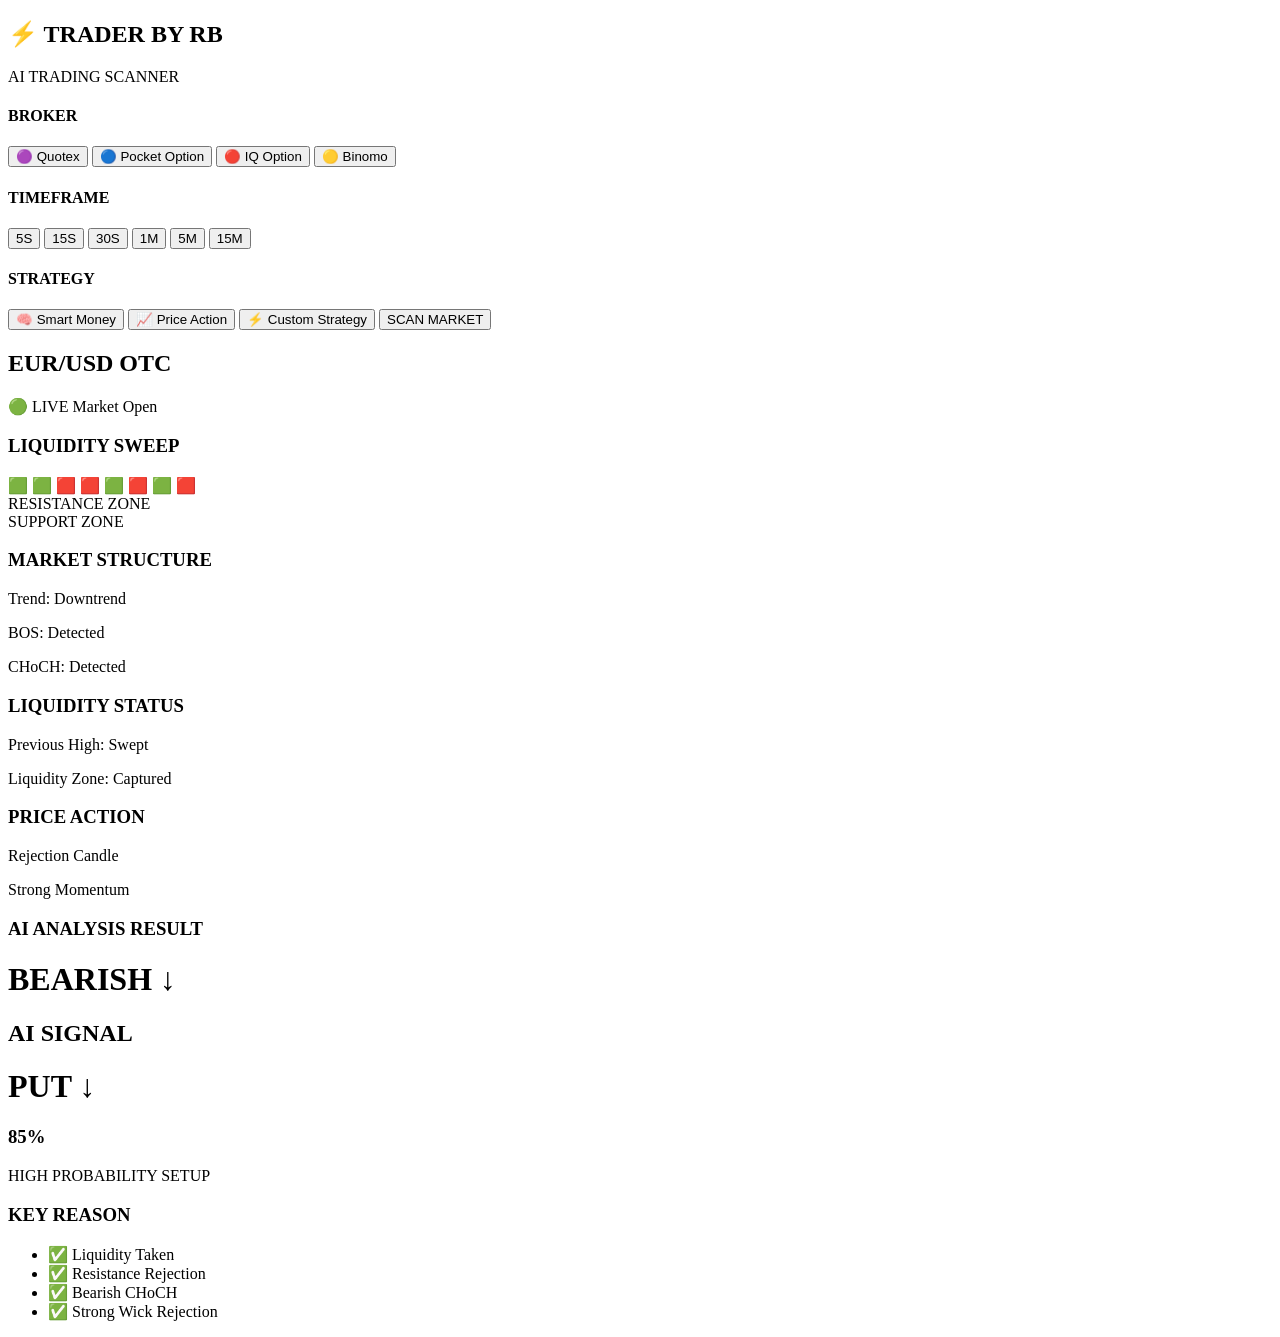
==== dashboard.html @ 5144d5b7 "Create dashboard.html" ====
<!DOCTYPE html>
<html>
<head>

<title>TRADER BY RB AI Scanner</title>

<link rel="stylesheet" href="dashboard.css">

</head>

<body>


<div class="app">


<!-- SIDEBAR -->

<div class="sidebar">

<h2>⚡ TRADER BY <span>RB</span></h2>
<p>AI TRADING SCANNER</p>


<h4>BROKER</h4>

<button>🟣 Quotex</button>
<button>🔵 Pocket Option</button>
<button>🔴 IQ Option</button>
<button>🟡 Binomo</button>


<h4>TIMEFRAME</h4>

<div class="time">

<button>5S</button>
<button>15S</button>
<button>30S</button>
<button class="active">1M</button>
<button>5M</button>
<button>15M</button>

</div>


<h4>STRATEGY</h4>

<button>🧠 Smart Money</button>
<button>📈 Price Action</button>
<button>⚡ Custom Strategy</button>


<button class="scan">
SCAN MARKET
</button>


</div>




<!-- MAIN -->

<div class="main">


<div class="top">

<h2>EUR/USD OTC</h2>

<div class="live">
🟢 LIVE Market Open
</div>

</div>



<div class="chart">


<h3>LIQUIDITY SWEEP</h3>


<div class="candles">

<span>🟩</span>
<span>🟩</span>
<span>🟥</span>
<span>🟥</span>
<span>🟩</span>
<span>🟥</span>
<span>🟩</span>
<span>🟥</span>

</div>


<div class="zone">
RESISTANCE ZONE
</div>


<div class="support">
SUPPORT ZONE
</div>


</div>




<div class="cards">


<div>
<h3>MARKET STRUCTURE</h3>
<p>Trend: Downtrend</p>
<p>BOS: Detected</p>
<p>CHoCH: Detected</p>
</div>


<div>
<h3>LIQUIDITY STATUS</h3>
<p>Previous High: Swept</p>
<p>Liquidity Zone: Captured</p>
</div>


<div>
<h3>PRICE ACTION</h3>
<p>Rejection Candle</p>
<p>Strong Momentum</p>
</div>


</div>



</div>





<!-- AI PANEL -->

<div class="ai">


<h3>AI ANALYSIS RESULT</h3>


<h1 class="bear">
BEARISH ↓
</h1>



<div class="signal">

<h2>AI SIGNAL</h2>

<h1>
PUT ↓
</h1>


<h3>
85%
</h3>

<p>
HIGH PROBABILITY SETUP
</p>

</div>



<h3>KEY REASON</h3>

<ul>

<li>✅ Liquidity Taken</li>
<li>✅ Resistance Rejection</li>
<li>✅ Bearish CHoCH</li>
<li>✅ Strong Wick Rejection</li>

</ul>


</div>


</div>



<script src="dashboard.js"></script>

</body>
</html>
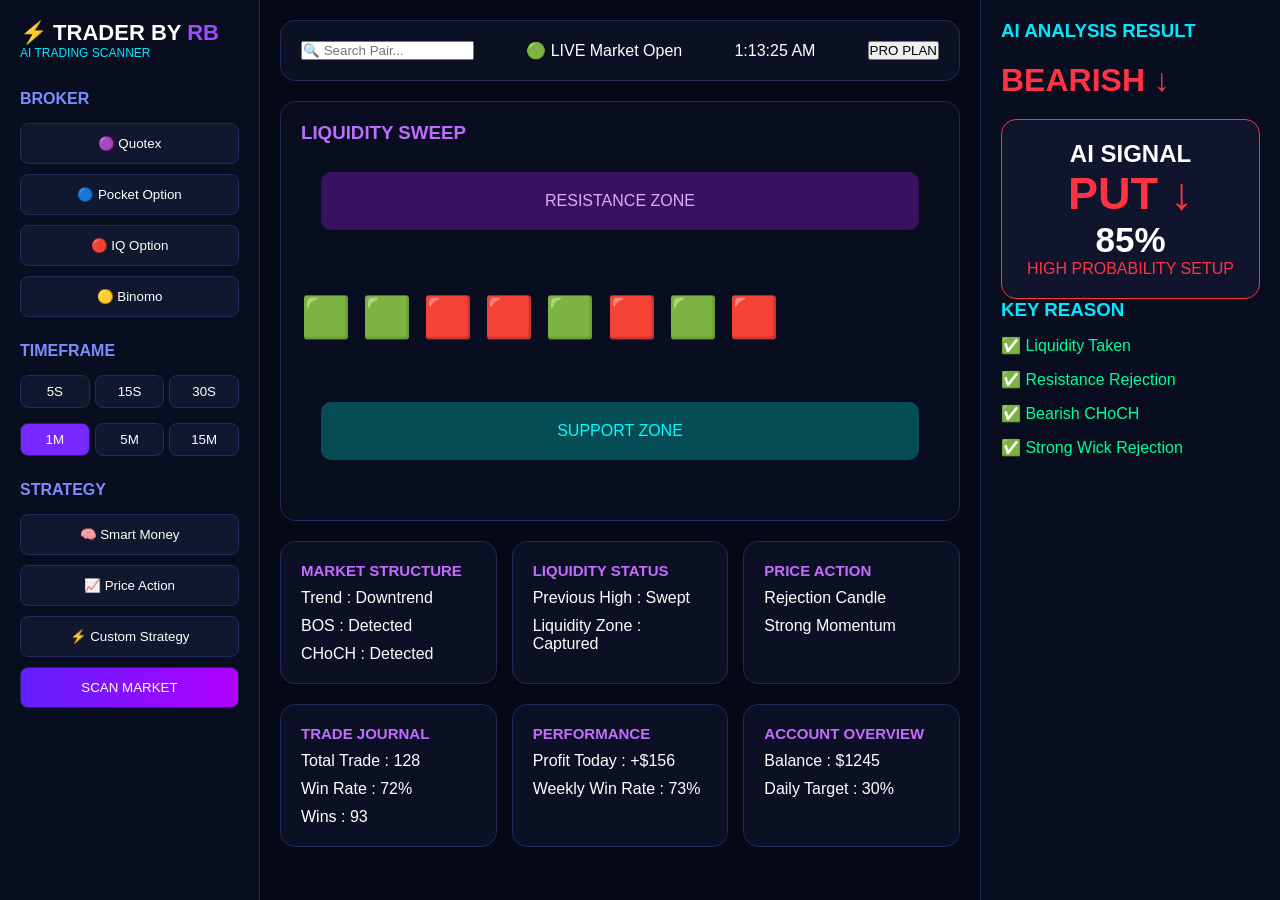
==== commit 4e956f71: "Update dashboard.html" ====
--- a/dashboard.html
+++ b/dashboard.html
@@ -1,5 +1,6 @@
 <!DOCTYPE html>
 <html>
+
 <head>
 
 <title>TRADER BY RB AI Scanner</title>
@@ -8,17 +9,19 @@
 
 </head>
 
+
 <body>
 
 
 <div class="app">
 
 
-<!-- SIDEBAR -->
+<!-- LEFT SIDEBAR -->
 
 <div class="sidebar">
 
 <h2>⚡ TRADER BY <span>RB</span></h2>
+
 <p>AI TRADING SCANNER</p>
 
 
@@ -61,54 +64,78 @@
 
 
 
-<!-- MAIN -->
+<!-- MAIN AREA -->
 
 <div class="main">
 
 
 <div class="top">
 
-<h2>EUR/USD OTC</h2>
-
-<div class="live">
+<input 
+placeholder="🔍 Search Pair..."
+>
+
+
+<div>
+
 🟢 LIVE Market Open
-</div>
-
-</div>
+
+</div>
+
+
+<div id="clock">
+
+00:00:00
+
+</div>
+
+
+<button>
+
+PRO PLAN
+
+</button>
+
+
+</div>
+
+
 
 
 
 <div class="chart">
 
 
-<h3>LIQUIDITY SWEEP</h3>
+<h3>
+LIQUIDITY SWEEP
+</h3>
 
 
 <div class="candles">
 
-<span>🟩</span>
-<span>🟩</span>
-<span>🟥</span>
-<span>🟥</span>
-<span>🟩</span>
-<span>🟥</span>
-<span>🟩</span>
-<span>🟥</span>
-
-</div>
+🟩 🟩 🟥 🟥 🟩 🟥 🟩 🟥
+
+</div>
+
 
 
 <div class="zone">
+
 RESISTANCE ZONE
-</div>
+
+</div>
+
 
 
 <div class="support">
+
 SUPPORT ZONE
-</div>
-
-
-</div>
+
+</div>
+
+
+</div>
+
 
 
 
@@ -117,54 +144,154 @@
 
 
 <div>
+
 <h3>MARKET STRUCTURE</h3>
-<p>Trend: Downtrend</p>
-<p>BOS: Detected</p>
-<p>CHoCH: Detected</p>
-</div>
-
-
-<div>
+
+<p>Trend : Downtrend</p>
+
+<p>BOS : Detected</p>
+
+<p>CHoCH : Detected</p>
+
+
+</div>
+
+
+
+<div>
+
 <h3>LIQUIDITY STATUS</h3>
-<p>Previous High: Swept</p>
-<p>Liquidity Zone: Captured</p>
-</div>
-
-
-<div>
+
+<p>Previous High : Swept</p>
+
+<p>Liquidity Zone : Captured</p>
+
+
+</div>
+
+
+
+
+<div>
+
 <h3>PRICE ACTION</h3>
+
 <p>Rejection Candle</p>
+
 <p>Strong Momentum</p>
-</div>
-
-
-</div>
-
-
-
-</div>
-
-
-
-
-
-<!-- AI PANEL -->
+
+
+</div>
+
+
+</div>
+
+
+
+
+
+
+<!-- BOTTOM BOX -->
+
+<div class="cards">
+
+
+<div>
+
+<h3>
+TRADE JOURNAL
+</h3>
+
+<p>Total Trade : 128</p>
+
+<p>Win Rate : 72%</p>
+
+<p>Wins : 93</p>
+
+
+</div>
+
+
+
+<div>
+
+<h3>
+PERFORMANCE
+</h3>
+
+
+<p>
+Profit Today : +$156
+</p>
+
+
+<p>
+Weekly Win Rate : 73%
+</p>
+
+
+</div>
+
+
+
+
+<div>
+
+<h3>
+ACCOUNT OVERVIEW
+</h3>
+
+
+<p>
+Balance : $1245
+</p>
+
+
+<p>
+Daily Target : 30%
+</p>
+
+
+</div>
+
+
+
+</div>
+
+
+
+
+</div>
+
+
+
+
+
+<!-- RIGHT AI -->
 
 <div class="ai">
 
 
-<h3>AI ANALYSIS RESULT</h3>
+<h3>
+AI ANALYSIS RESULT
+</h3>
 
 
 <h1 class="bear">
+
 BEARISH ↓
+
 </h1>
 
 
 
 <div class="signal">
 
-<h2>AI SIGNAL</h2>
+
+<h2>
+AI SIGNAL
+</h2>
+
 
 <h1>
 PUT ↓
@@ -175,34 +302,45 @@
 85%
 </h3>
 
+
 <p>
 HIGH PROBABILITY SETUP
 </p>
 
-</div>
-
-
-
-<h3>KEY REASON</h3>
+
+</div>
+
+
+
+<h3>
+KEY REASON
+</h3>
+
 
 <ul>
 
 <li>✅ Liquidity Taken</li>
+
 <li>✅ Resistance Rejection</li>
+
 <li>✅ Bearish CHoCH</li>
+
 <li>✅ Strong Wick Rejection</li>
 
+
 </ul>
 
 
 </div>
 
 
-</div>
-
+
+</div>
 
 
 <script src="dashboard.js"></script>
 
+
 </body>
+
 </html>
--- a/dashboard.css
+++ b/dashboard.css
@@ -0,0 +1,349 @@
+*{
+    margin:0;
+    padding:0;
+    box-sizing:border-box;
+    font-family:Arial, sans-serif;
+}
+
+body{
+    background:#050816;
+    color:white;
+}
+
+
+.app{
+    display:flex;
+    min-height:100vh;
+}
+
+
+/* Sidebar */
+
+.sidebar{
+
+    width:260px;
+    background:#080d20;
+    border-right:1px solid #25285a;
+    padding:20px;
+
+}
+
+
+.sidebar h2{
+    color:white;
+    font-size:22px;
+}
+
+.sidebar h2 span{
+    color:#9b4dff;
+}
+
+
+.sidebar p{
+    color:#00eaff;
+    font-size:12px;
+    margin-bottom:30px;
+}
+
+
+.sidebar h4{
+
+    color:#7f8cff;
+    margin:20px 0 10px;
+
+}
+
+
+.sidebar button{
+
+    width:100%;
+    padding:12px;
+    margin:5px 0;
+
+    background:#11172e;
+    color:white;
+
+    border:1px solid #25285a;
+    border-radius:8px;
+
+}
+
+
+.sidebar button:hover{
+
+    background:#6824ff;
+
+}
+
+
+.time{
+
+display:grid;
+grid-template-columns:repeat(3,1fr);
+gap:5px;
+
+}
+
+
+.time button{
+
+padding:8px;
+
+}
+
+
+.active{
+
+background:#7728ff!important;
+
+}
+
+
+.scan{
+
+margin-top:25px;
+
+background:linear-gradient(90deg,#6120ff,#b000ff)!important;
+
+}
+
+
+
+/* Main */
+
+.main{
+
+flex:1;
+padding:20px;
+
+}
+
+
+.top{
+
+display:flex;
+justify-content:space-between;
+align-items:center;
+
+background:#0b1024;
+
+padding:20px;
+border-radius:15px;
+
+border:1px solid #25285a;
+
+}
+
+
+.live{
+
+color:#00ff99;
+
+}
+
+
+
+/* Chart */
+
+.chart{
+
+height:420px;
+
+margin-top:20px;
+
+background:#080d20;
+
+border:1px solid #25285a;
+
+border-radius:15px;
+
+padding:20px;
+
+position:relative;
+
+}
+
+
+.chart h3{
+
+color:#c06cff;
+
+}
+
+
+.candles{
+
+margin-top:150px;
+display:flex;
+gap:15px;
+
+font-size:40px;
+
+}
+
+
+.zone{
+
+position:absolute;
+
+top:70px;
+left:40px;
+right:40px;
+
+padding:20px;
+
+text-align:center;
+
+background:#38115f;
+
+color:#e1aaff;
+
+border-radius:10px;
+
+}
+
+
+.support{
+
+position:absolute;
+
+bottom:60px;
+left:40px;
+right:40px;
+
+padding:20px;
+
+text-align:center;
+
+background:#064c55;
+
+color:#00ffff;
+
+border-radius:10px;
+
+}
+
+
+
+/* Cards */
+
+.cards{
+
+display:grid;
+
+grid-template-columns:repeat(3,1fr);
+
+gap:15px;
+
+margin-top:20px;
+
+}
+
+
+.cards div{
+
+background:#0b1024;
+
+padding:20px;
+
+border-radius:15px;
+
+border:1px solid #25285a;
+
+}
+
+
+.cards h3{
+
+color:#c46cff;
+font-size:15px;
+
+}
+
+
+.cards p{
+
+margin-top:10px;
+
+}
+
+
+
+/* AI PANEL */
+
+.ai{
+
+width:300px;
+
+background:#080d20;
+
+padding:20px;
+
+border-left:1px solid #25285a;
+
+}
+
+
+.ai h3{
+
+color:#00eaff;
+
+}
+
+
+.bear{
+
+color:#ff3344;
+
+margin:20px 0;
+
+}
+
+
+.signal{
+
+background:#10152d;
+
+border:1px solid #ff3344;
+
+border-radius:15px;
+
+padding:20px;
+
+text-align:center;
+
+}
+
+
+.signal h1{
+
+font-size:45px;
+color:#ff3344;
+
+}
+
+
+.signal h3{
+
+font-size:35px;
+color:white;
+
+}
+
+
+.signal p{
+
+color:#ff3344;
+
+}
+
+
+.ai li{
+
+list-style:none;
+
+margin:15px 0;
+
+color:#00ff99;
+
+}
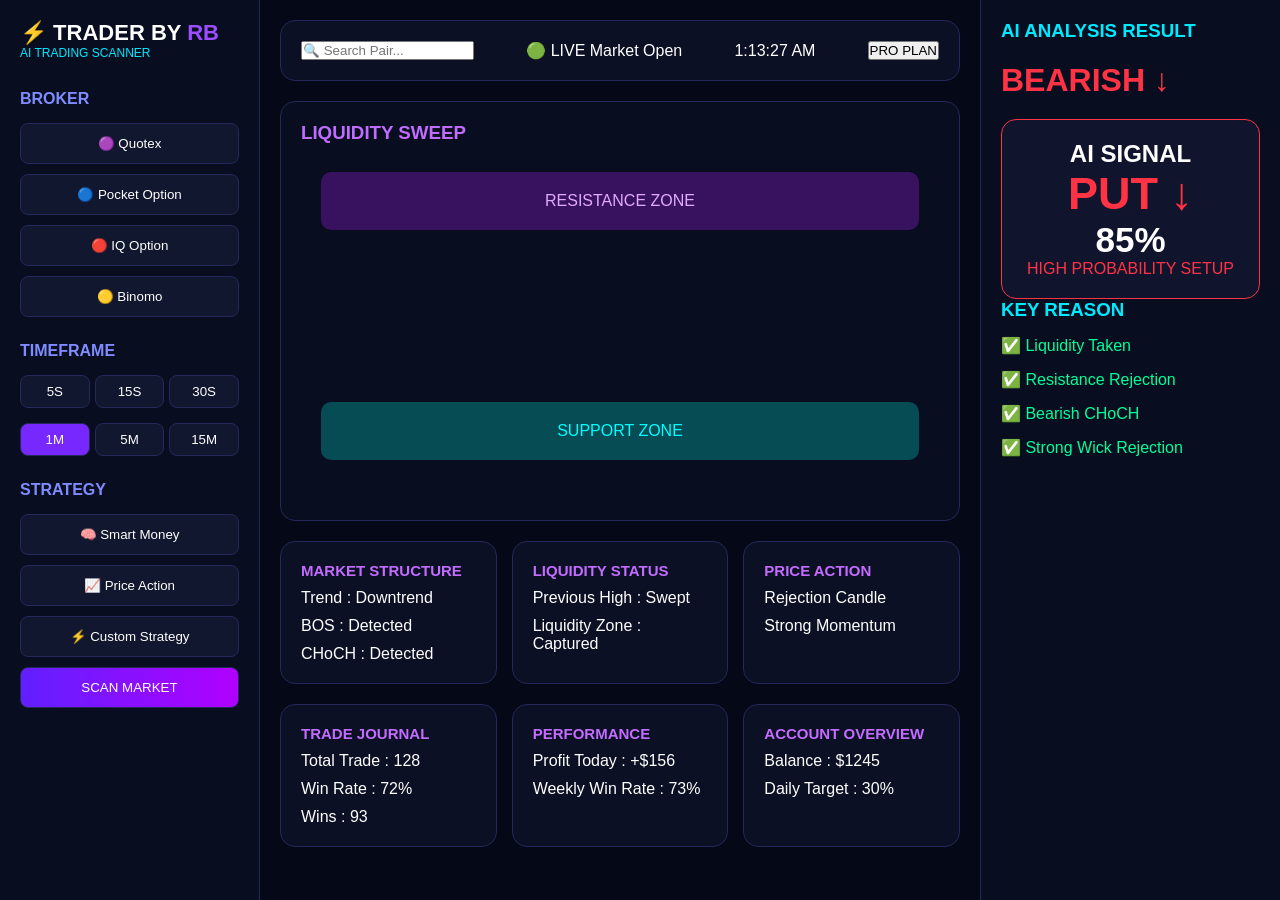
==== commit 391eb726: "Update dashboard.html" ====
--- a/dashboard.html
+++ b/dashboard.html
@@ -111,9 +111,49 @@
 </h3>
 
 
-<div class="candles">
-
-🟩 🟩 🟥 🟥 🟩 🟥 🟩 🟥
+<div class="candle-chart">
+
+<div class="candle green">
+<div class="wick"></div>
+<div class="body"></div>
+</div>
+
+
+<div class="candle green">
+<div class="wick"></div>
+<div class="body"></div>
+</div>
+
+
+<div class="candle red">
+<div class="wick"></div>
+<div class="body"></div>
+</div>
+
+
+<div class="candle red">
+<div class="wick"></div>
+<div class="body"></div>
+</div>
+
+
+<div class="candle green">
+<div class="wick"></div>
+<div class="body"></div>
+</div>
+
+
+<div class="candle red">
+<div class="wick"></div>
+<div class="body"></div>
+</div>
+
+
+<div class="candle green">
+<div class="wick"></div>
+<div class="body"></div>
+</div>
+
 
 </div>
 
--- a/dashboard.css
+++ b/dashboard.css
@@ -346,4 +346,200 @@
 
 color:#00ff99;
 
-}
+/* MOBILE RESPONSIVE */
+
+@media(max-width:900px){
+
+
+.app{
+
+flex-direction:column;
+
+}
+
+
+/* Sidebar */
+
+.sidebar{
+
+width:100%;
+
+border-right:none;
+
+border-bottom:1px solid #25285a;
+
+}
+
+
+
+/* Main */
+
+.main{
+
+padding:10px;
+
+}
+
+
+
+.top{
+
+flex-direction:column;
+
+gap:15px;
+
+}
+
+
+
+.top input{
+
+width:100%;
+
+padding:12px;
+
+background:#11172e;
+
+border:1px solid #25285a;
+
+border-radius:10px;
+
+color:white;
+
+}
+
+
+
+
+/* Chart */
+
+.chart{
+
+height:350px;
+
+}
+
+
+
+.candles{
+
+font-size:25px;
+
+margin-top:120px;
+
+}
+
+
+
+/* Cards */
+
+.cards{
+
+grid-template-columns:1fr;
+
+}
+
+
+
+
+/* AI Panel */
+
+.ai{
+
+width:100%;
+
+border-left:none;
+
+border-top:1px solid #25285a;
+
+}
+
+
+
+
+}
+
+
+
+/* Chart Glow Upgrade */
+
+
+.chart{
+
+box-shadow:
+0 0 20px rgba(130,40,255,0.3);
+
+overflow:hidden;
+
+}
+
+
+
+.zone{
+
+box-shadow:
+0 0 20px #9b4dff;
+
+}
+
+
+
+.support{
+
+box-shadow:
+0 0 20px #00ffff;
+
+}
+
+
+
+/* Signal Animation */
+
+
+.signal{
+
+animation:pulse 2s infinite;
+
+}
+
+
+
+@keyframes pulse{
+
+
+0%{
+
+box-shadow:0 0 5px red;
+
+}
+
+
+50%{
+
+box-shadow:0 0 25px red;
+
+}
+
+
+100%{
+
+box-shadow:0 0 5px red;
+
+}
+
+
+}
+
+
+
+/* Scroll Fix */
+
+
+body{
+
+overflow-x:hidden;
+
+}
+
+
+}
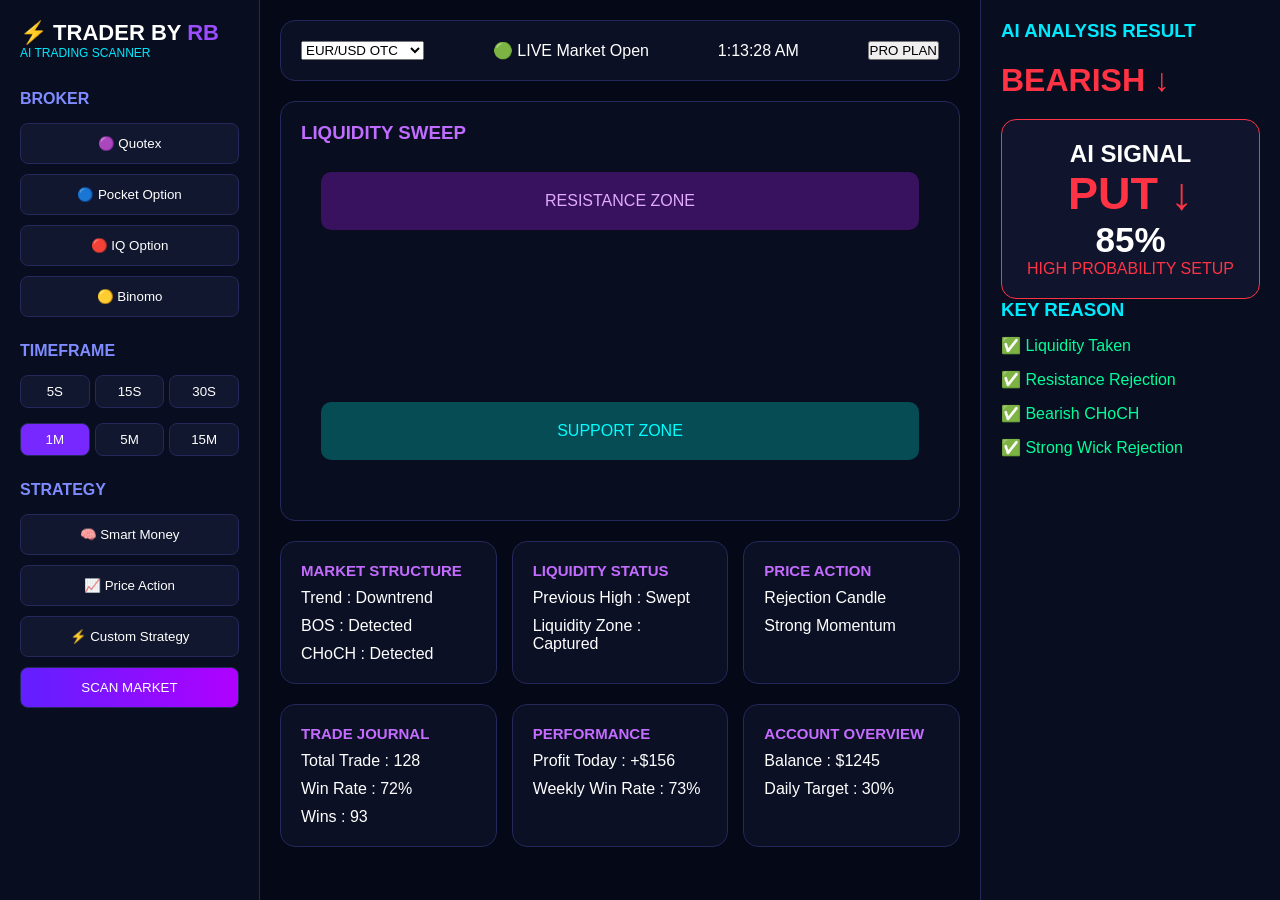
==== commit 01f2d017: "Update dashboard.html" ====
--- a/dashboard.html
+++ b/dashboard.html
@@ -71,9 +71,25 @@
 
 <div class="top">
 
-<input 
-placeholder="🔍 Search Pair..."
->
+<div class="market-box">
+
+<select id="marketSelect">
+
+<option>EUR/USD OTC</option>
+
+<option>GBP/USD OTC</option>
+
+<option>USD/JPY OTC</option>
+
+<option>AUD/USD OTC</option>
+
+<option>XAU/USD GOLD</option>
+
+<option>BTC/USD</option>
+
+</select>
+
+</div>
 
 
 <div>
--- a/dashboard.css
+++ b/dashboard.css
@@ -539,7 +539,242 @@
 
 overflow-x:hidden;
 
-}
-
-
-}
+/* CANDLE CHART */
+
+
+.candle-chart{
+
+height:250px;
+
+display:flex;
+
+align-items:center;
+
+justify-content:center;
+
+gap:15px;
+
+margin-top:80px;
+
+}
+
+
+
+.candle{
+
+position:relative;
+
+width:18px;
+
+height:120px;
+
+}
+
+
+
+.candle .wick{
+
+position:absolute;
+
+width:3px;
+
+height:100%;
+
+background:white;
+
+left:50%;
+
+transform:translateX(-50%);
+
+}
+
+
+
+.candle .body{
+
+position:absolute;
+
+width:18px;
+
+height:60px;
+
+top:30px;
+
+border-radius:3px;
+
+}
+
+
+
+.green .body{
+
+background:#00ff88;
+
+}
+
+
+
+.red .body{
+
+background:#ff3344;
+
+}
+
+
+
+.green{
+
+height:150px;
+
+}
+
+
+
+.red{
+
+height:110px;
+
+/* REAL CANDLE FIX */
+
+.candle-chart{
+
+height:260px;
+display:flex;
+align-items:center;
+justify-content:center;
+gap:12px;
+margin-top:80px;
+
+}
+
+
+.candle{
+
+position:relative;
+width:16px;
+
+}
+
+
+.candle .wick{
+
+width:3px;
+background:#fff;
+position:absolute;
+left:50%;
+transform:translateX(-50%);
+
+}
+
+
+.candle .body{
+
+width:16px;
+border-radius:3px;
+
+position:absolute;
+left:0;
+
+}
+
+
+.green .body{
+
+background:#00ff88;
+
+}
+
+
+.red .body{
+
+background:#ff3344;
+
+}
+
+
+.candle:nth-child(1){
+
+height:160px;
+
+}
+
+.candle:nth-child(2){
+
+height:120px;
+
+}
+
+.candle:nth-child(3){
+
+height:190px;
+
+}
+
+.candle:nth-child(4){
+
+height:100px;
+
+}
+
+.candle:nth-child(5){
+
+height:150px;
+
+}
+
+.candle:nth-child(6){
+
+height:130px;
+
+}
+
+.candle:nth-child(7){
+
+height:180px;
+
+.candle-chart{
+    display:flex !important;
+    height:220px;
+    align-items:center;
+    justify-content:center;
+    gap:15px;
+    margin-top:100px;
+}
+
+
+.candle{
+    display:block !important;
+    width:18px;
+    height:150px;
+    position:relative;
+}
+
+
+.candle .wick{
+    display:block !important;
+    width:3px;
+    height:150px;
+    background:white;
+    position:absolute;
+    left:8px;
+}
+
+
+.candle .body{
+    display:block !important;
+    width:18px;
+    height:70px;
+    position:absolute;
+    top:40px;
+}
+
+
+.candle.green .body{
+    background:#00ff88 !important;
+}
+
+
+.candle.red .body{
+    background:#ff3344 !important;
+}
+
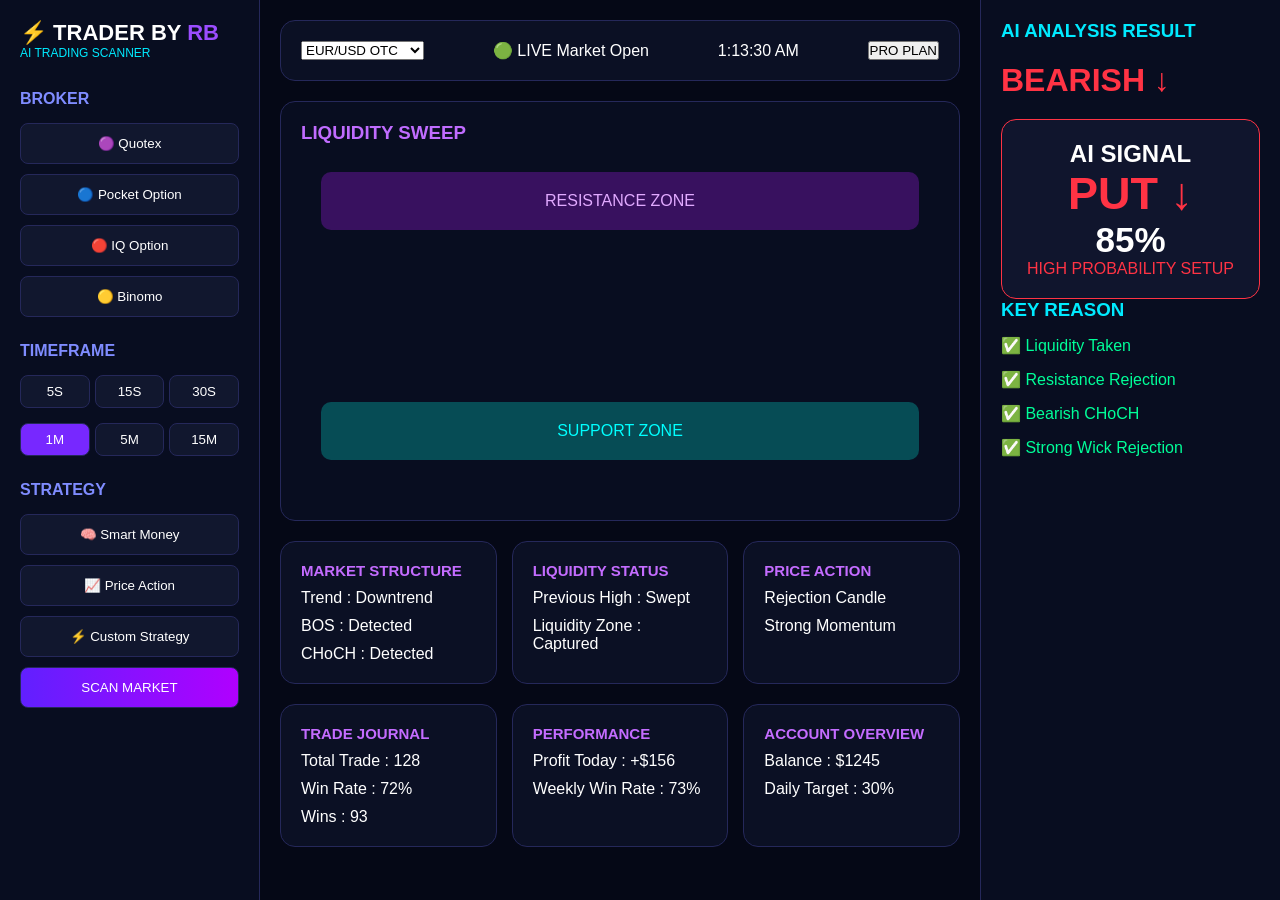
==== commit 5f6b98c2: "Update dashboard.html" ====
--- a/dashboard.html
+++ b/dashboard.html
@@ -126,6 +126,11 @@
 LIQUIDITY SWEEP
 </h3>
 
+<div id="candleChart">
+
+
+</div>
+  
 
 <div class="candle-chart">
 
--- a/dashboard.css
+++ b/dashboard.css
@@ -772,9 +772,38 @@
 .candle.green .body{
     background:#00ff88 !important;
 }
+   
 
 
 .candle.red .body{
     background:#ff3344 !important;
 }
 
+/* MARKET SELECT */
+
+.market-box select{
+
+background:#11172e;
+
+color:white;
+
+border:1px solid #6f35ff;
+
+padding:12px;
+
+border-radius:10px;
+
+font-size:15px;
+
+outline:none;
+
+}
+
+
+.market-box option{
+
+background:#080d20;
+
+color:white;
+
+}
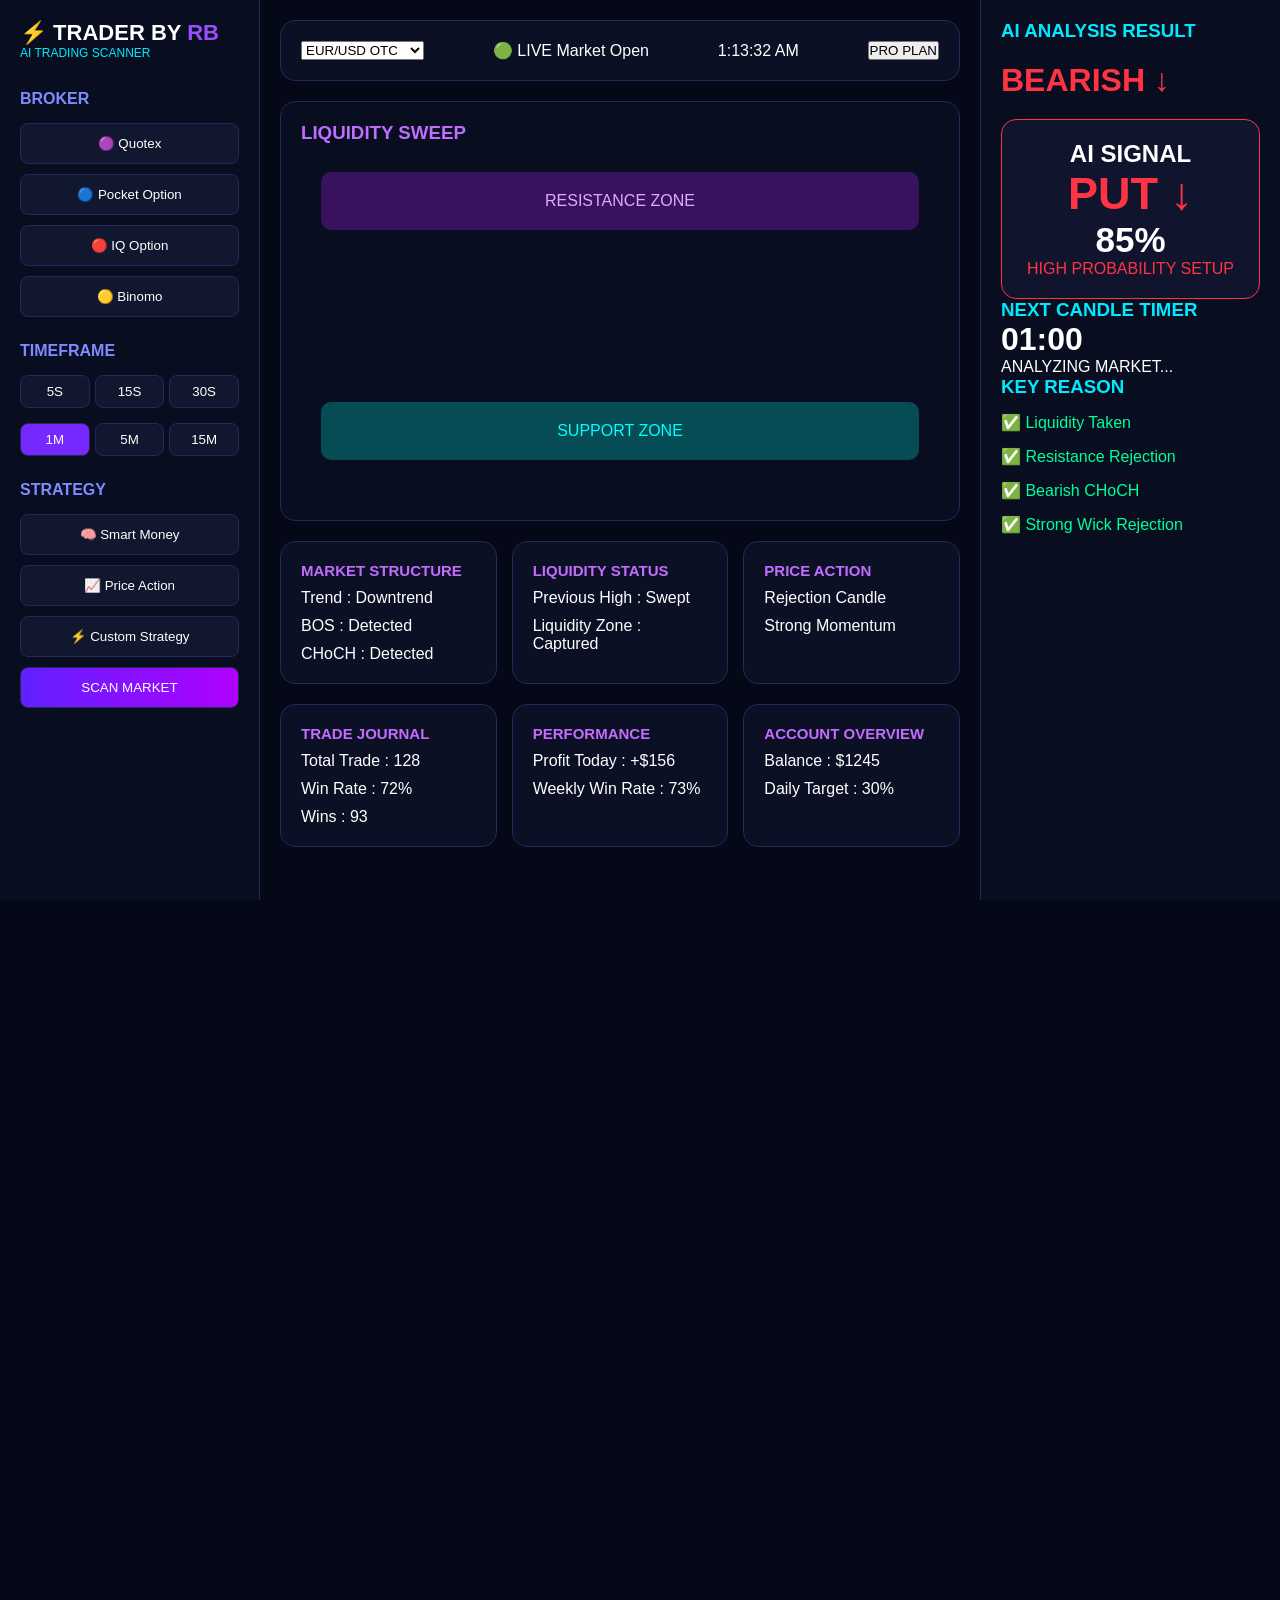
==== commit 847c42b4: "Update dashboard.html" ====
--- a/dashboard.html
+++ b/dashboard.html
@@ -371,7 +371,22 @@
 
 </div>
 
-
+<div class="timer-box">
+
+<h3>
+NEXT CANDLE TIMER
+</h3>
+
+<h1 id="candleTimer">
+01:00
+</h1>
+
+
+<p id="signalStatus">
+ANALYZING MARKET...
+</p>
+
+</div>
 
 <h3>
 KEY REASON
--- a/dashboard.css
+++ b/dashboard.css
@@ -807,3 +807,68 @@
 color:white;
 
 }
+    
+/* CANDLE CHART AREA */
+
+
+#candleChart{
+
+height:260px;
+
+margin-top:40px;
+
+display:flex;
+
+align-items:center;
+
+justify-content:center;
+
+gap:8px;
+
+border-bottom:1px solid #30365f;
+
+overflow:hidden;
+
+}
+
+
+
+.candleBar{
+
+width:12px;
+
+position:relative;
+
+background:#00ff88;
+
+border-radius:2px;
+
+}
+
+
+
+.candleBar.red{
+
+background:#ff3344;
+
+}
+
+
+
+.candleBar::before{
+
+content:"";
+
+position:absolute;
+
+width:2px;
+
+background:white;
+
+left:5px;
+
+top:-30px;
+
+bottom:-30px;
+
+}
